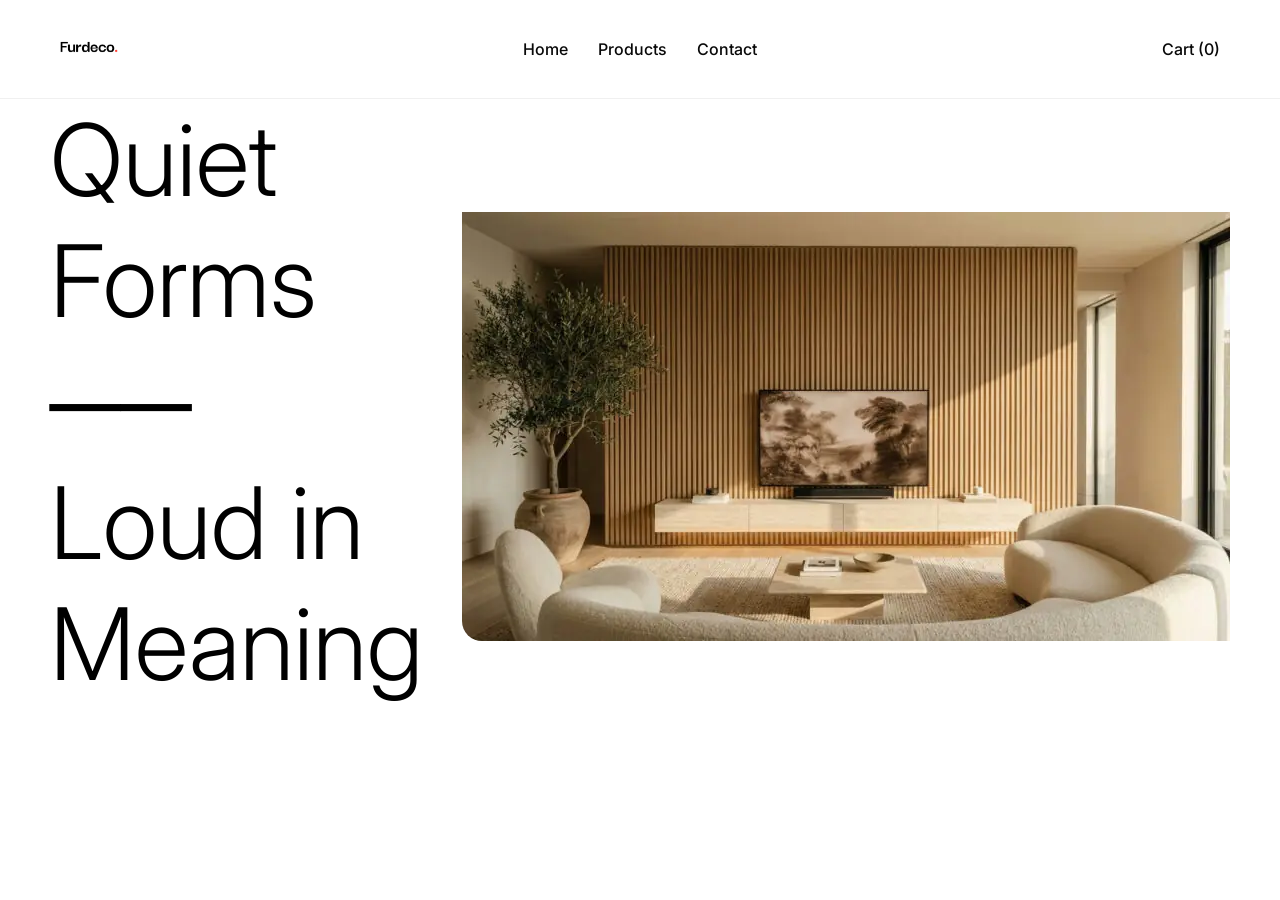
==== about-us.html @ 4251af27 "Update navigation links in about-us.html to correct the About Us link to Products" ====
<!doctype html>
<html lang="en">
  <head>
    <meta charset="UTF-8" />
    <meta name="viewport" content="width=device-width, initial-scale=1.0" />
    <link
      rel="shortcut icon"
      href="./assets/brands-logos/high-resolution-color-logo-Furdeco.png"
      type="image/x-icon"
    />
    <link rel="stylesheet" href="./css/about-us.css" />
    <title>FurDeco - Furniture with style</title>
  </head>
  <body>
    <div class="navbar products-navbar">
      <ul>
        <li class="logo-item">
          <a href="./index.html" aria-label="FurDeco home">
            <img
              src="./assets/brands-logos/high-resolution-color-logo-Furdeco-nobg.png"
              alt="FurDeco"
              class="main-logo-navbar"
            />
          </a>
        </li>

        <li class="nav-links">
          <a href="./index.html">Home</a>
          <a href="./products.html">Products</a>
          <a href="./contact.html">Contact</a>
        </li>

        <li class="cart-items">
          <a href="./cart.html">Cart (0)</a>
        </li>
      </ul>
    </div>
    <div class="welcome-showcase" style="display: flex; align-items: center; justify-content: space-between; gap: 2rem;">
      <div>
        <h1 class="Introduction-welcome-text">Quiet Forms ──</h1>
        <h1 class="Introduction-welcome-text">Loud in Meaning</h1>
      </div>

      <img class="image-showcase" src="./assets/website-skeleton-p/about-us-showcase.png" alt="">
    </div>
  </body>
</html>
---- css/about-us.css ----
@import url("https://fonts.googleapis.com/css2?family=Inter:ital,opsz,wght@0,14..32,100..900;1,14..32,100..900&display=swap");

* {
  padding: 0;
  margin: 0;
  box-sizing: border-box;
  font-family: inter;
}

.navbar ul {
  position: relative;
  z-index: 10;
  width: 100%;
  display: flex;
  align-items: center;
  justify-content: space-between;
  padding: 18px 60px;
  list-style: none;
  text-decoration: none;
}

.main-logo-navbar {
  height: 58px;
  display: block;
}

.nav-links {
  display: flex;
  gap: 30px;
}

.nav-links > a,
.cart-items > a {
  text-decoration: none;
  font-weight: 500;
  color: #090909;
}

.logo-item a {
  display: inline-flex;
  align-items: center;
}

.products-navbar {
  position: sticky;
  top: 0;
  background: rgba(255, 255, 255, 0.88);
  backdrop-filter: blur(10px);
  border-bottom: 1px solid rgba(0, 0, 0, 0.06);
}

@media (max-width: 900px) {
  .navbar ul {
    padding: 14px 20px;
  }

  .nav-links {
    gap: 18px;
  }

  .main-logo-navbar {
    height: 50px;
  }
}

@media (max-width: 600px) {
  .navbar ul {
    padding: 12px 14px;
    flex-wrap: wrap;
    gap: 10px;
  }

  .nav-links {
    width: 100%;
    justify-content: center;
    order: 3;
  }

  .cart-items {
    margin-left: auto;
  }

  .main-logo-navbar {
    height: 42px;
  }
}

.Introduction-welcome-text {
  font-size: 100px;
  font-weight: 300;
  padding-left: 50px;
}

.welcome-showcase {
  display: flex;
  align-items: center;
  justify-content: space-between;
  grid-auto-columns: 2rem;
}

.image-showcase {
  padding-top: 50px;
  padding-right: 50px;
  border-radius: 20px;
}
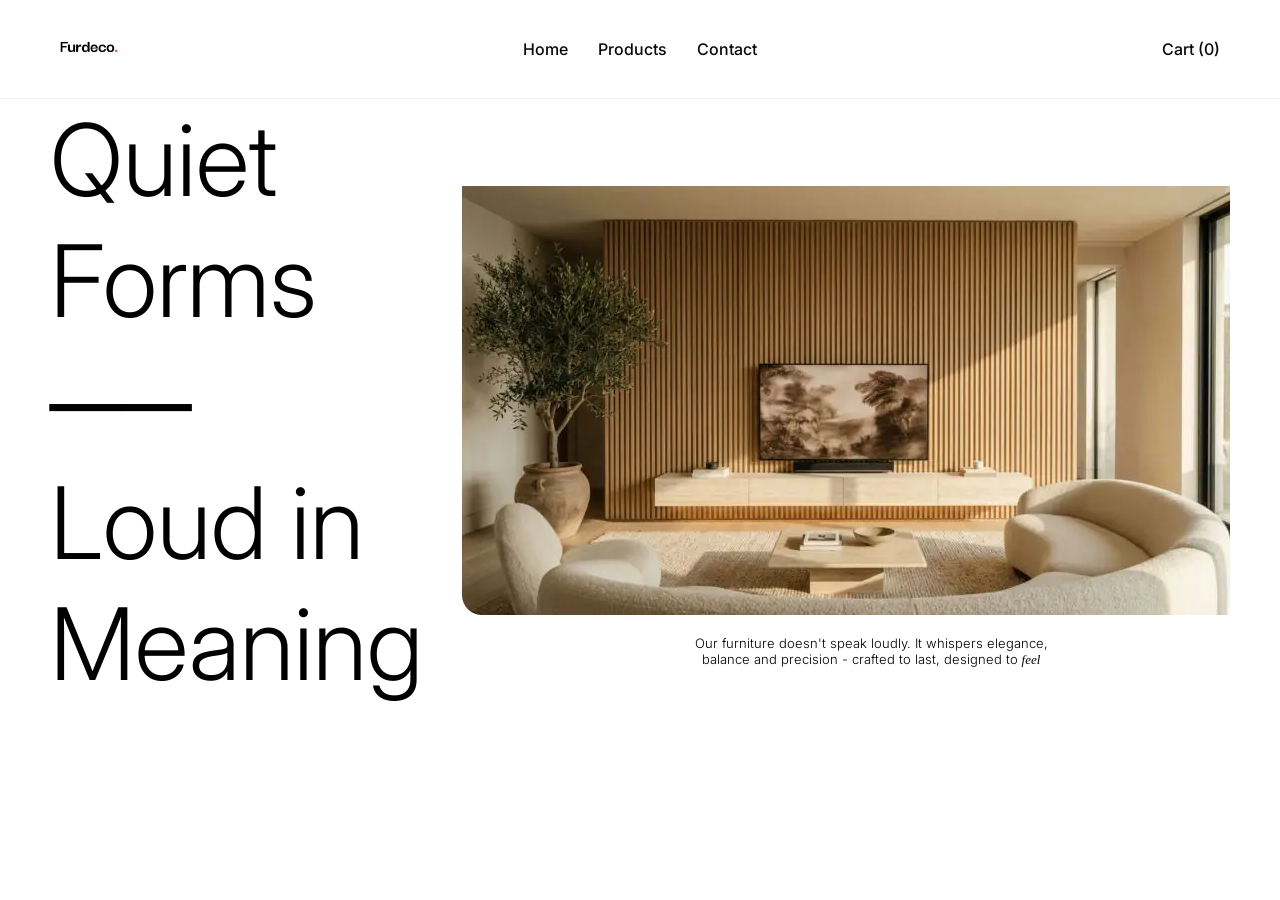
==== commit 3d3ed083: "Enhance About Us page with descriptive text and styling; add copyright notice to Products page" ====
--- a/about-us.html
+++ b/about-us.html
@@ -41,7 +41,14 @@
         <h1 class="Introduction-welcome-text">Loud in Meaning</h1>
       </div>
 
-      <img class="image-showcase" src="./assets/website-skeleton-p/about-us-showcase.png" alt="">
+      <div class="image-with-text">
+        <img class="image-showcase" src="./assets/website-skeleton-p/about-us-showcase.png" alt="">
+        <br>
+        <p class="text-down-image">Our furniture doesn't speak loudly. It whispers elegance,<br> balance and precision - crafted to last, designed to <span class="furdeco-styling-text-p">feel</span></p>
+      </div>
+
+      
+
     </div>
   </body>
 </html>
--- a/css/about-us.css
+++ b/css/about-us.css
@@ -103,3 +103,19 @@
   padding-right: 50px;
   border-radius: 20px;
 }
+
+.image-with-text{
+  display: flex;
+  flex-direction: column;
+  align-items: center;
+}
+
+.text-down-image{
+  text-align: center;
+  font-size: 13px;
+  font-weight: 300;
+}
+
+.furdeco-styling-text-p{
+  font-style:italic;
+}
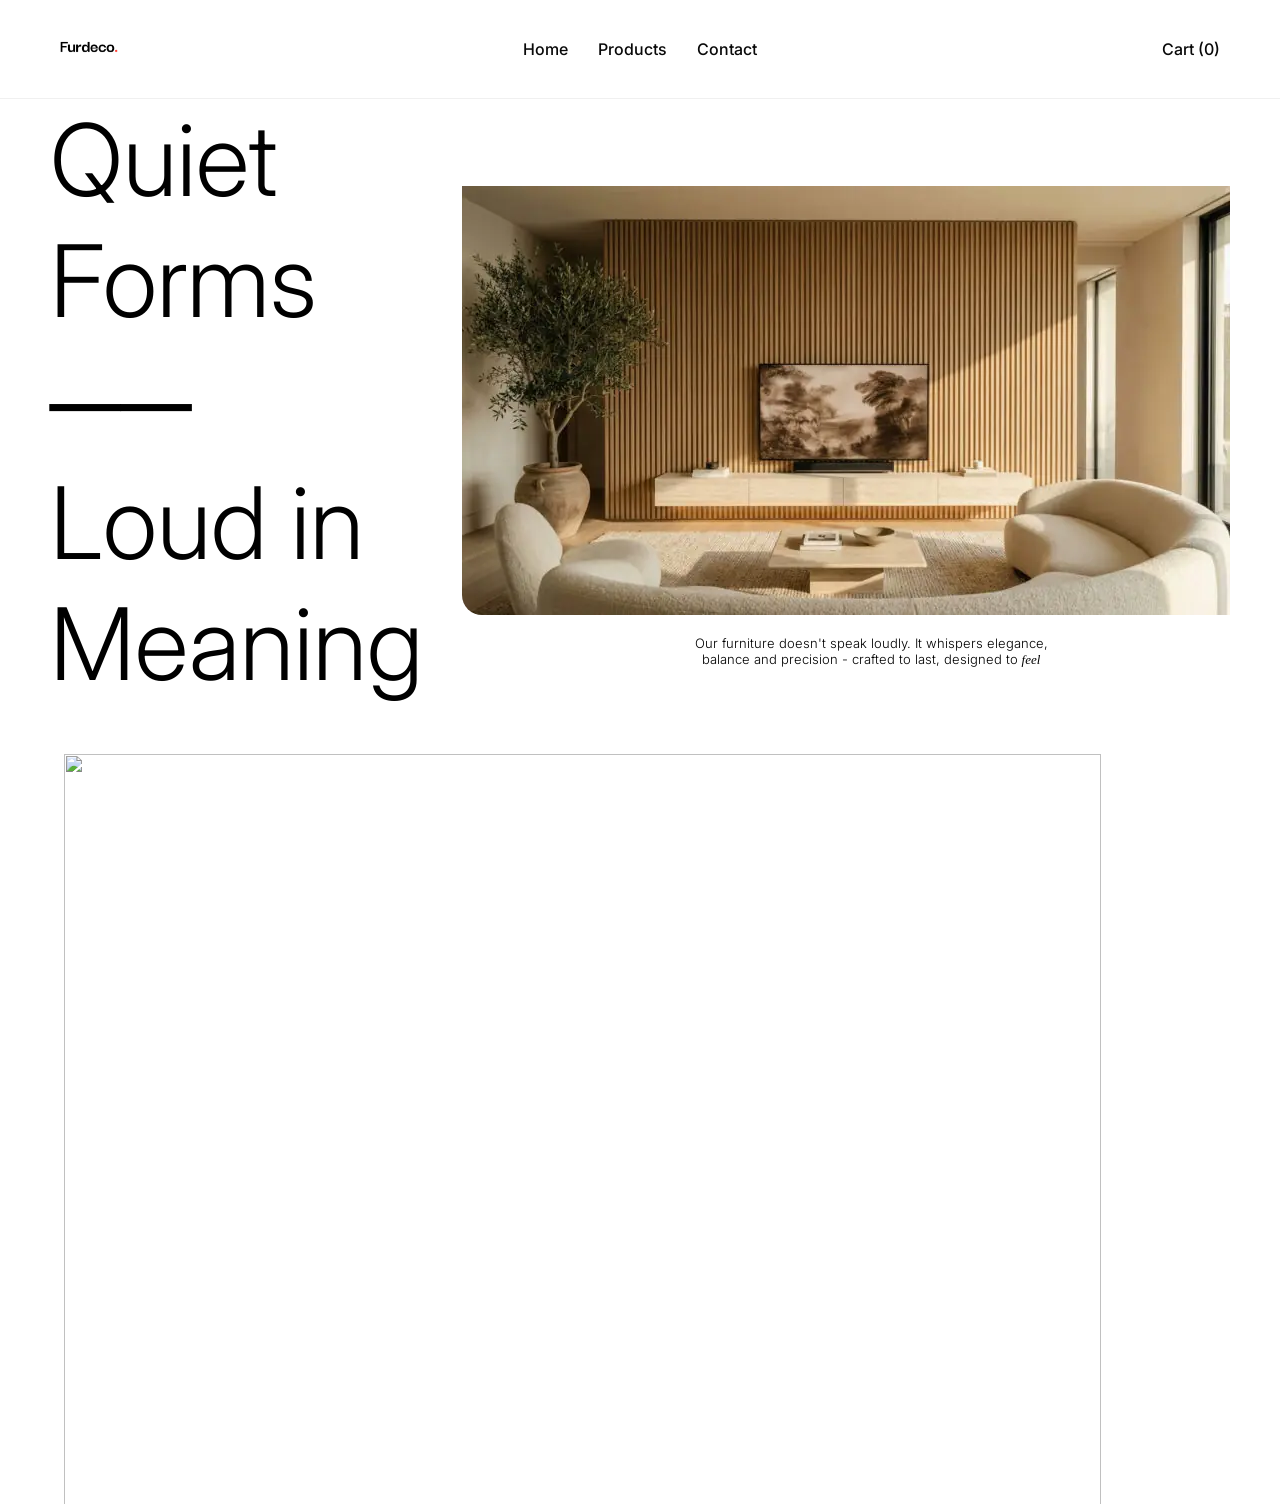
==== commit 5e59ecdf: "Add second image showcase to About Us page and enhance styling" ====
--- a/about-us.html
+++ b/about-us.html
@@ -46,9 +46,7 @@
         <br>
         <p class="text-down-image">Our furniture doesn't speak loudly. It whispers elegance,<br> balance and precision - crafted to last, designed to <span class="furdeco-styling-text-p">feel</span></p>
       </div>
-
-      
-
     </div>
+    <img class="second-about-us-image-showcase" src="./assets/website-skeleton-p/2nd-image-showcase-furdeco.png" alt="">
   </body>
 </html>
--- a/css/about-us.css
+++ b/css/about-us.css
@@ -104,18 +104,28 @@
   border-radius: 20px;
 }
 
-.image-with-text{
+.image-with-text {
   display: flex;
   flex-direction: column;
   align-items: center;
 }
 
-.text-down-image{
+.text-down-image {
   text-align: center;
   font-size: 13px;
   font-weight: 300;
 }
 
-.furdeco-styling-text-p{
-  font-style:italic;
-}+.furdeco-styling-text-p {
+  font-style: italic;
+}
+
+.second-about-us-image-showcase {
+  width: 90%;
+  height: 800px;
+  padding-top: 50px;
+  display: flex;
+  justify-content: center;
+  align-items: center;
+  margin: 0 auto;
+}
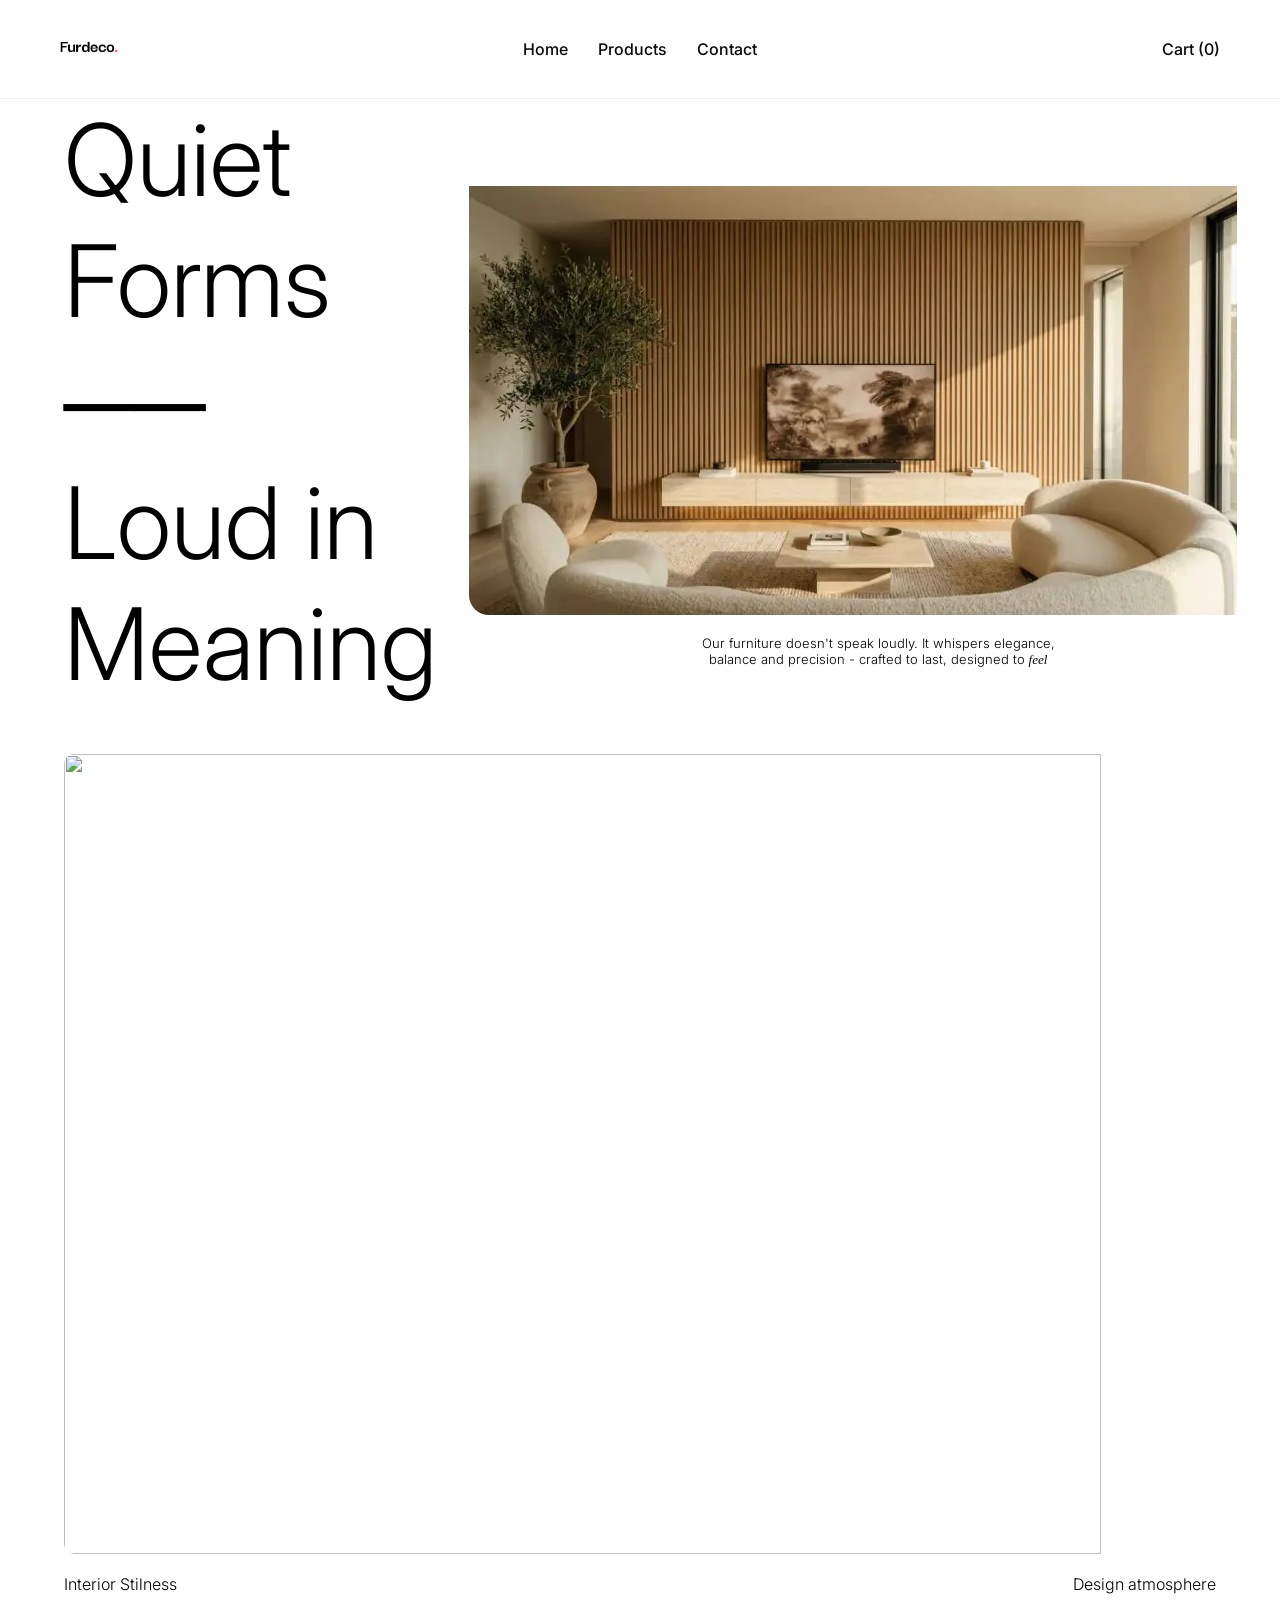
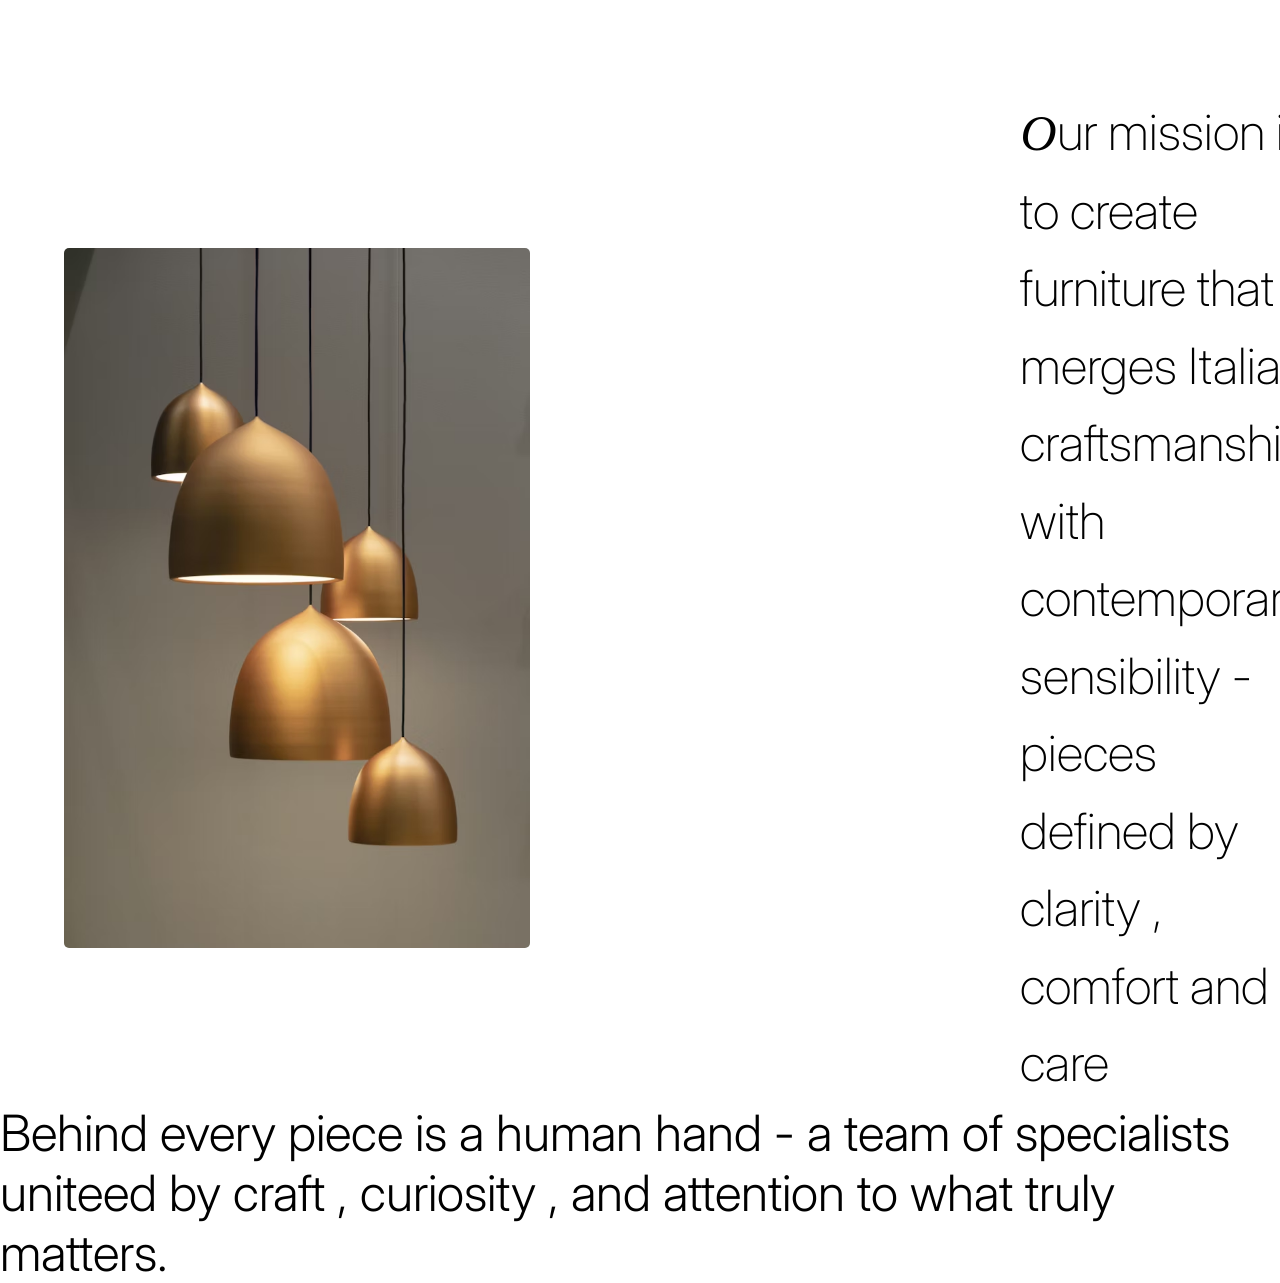
==== commit 5d39aa5f: "Refactor code structure for improved readability and maintainability" ====
--- a/about-us.html
+++ b/about-us.html
@@ -48,5 +48,15 @@
       </div>
     </div>
     <img class="second-about-us-image-showcase" src="./assets/website-skeleton-p/2nd-image-showcase-furdeco.png" alt="">
+    <div class="image-des">
+      <p>Interior Stilness</p>
+      <p>Design atmosphere</p>
+    </div>
+    <div class="lamp-furdeco-description">
+      <img class="lamp-furdeco-image" src="./assets/website-skeleton-p/lamp-furdeco.png" alt="">
+      <p><span class="o-p-styling">O</span>ur mission is to create furniture that merges Italian craftsmanship with contemporary sensibility - pieces defined by clarity , comfort and care</p>
+    </div>
+
+    <p class="team-presenting-p">Behind every piece is a human hand - a team of specialists uniteed by craft , curiosity , and attention to what truly matters.</p>
   </body>
 </html>
--- a/css/about-us.css
+++ b/css/about-us.css
@@ -88,7 +88,7 @@
 .Introduction-welcome-text {
   font-size: 100px;
   font-weight: 300;
-  padding-left: 50px;
+  padding-left: 0;
 }
 
 .welcome-showcase {
@@ -96,6 +96,8 @@
   align-items: center;
   justify-content: space-between;
   grid-auto-columns: 2rem;
+  width: 90%;
+  margin: 0 auto;
 }
 
 .image-showcase {
@@ -123,9 +125,52 @@
 .second-about-us-image-showcase {
   width: 90%;
   height: 800px;
-  padding-top: 50px;
+  margin-top: 50px;
   display: flex;
   justify-content: center;
   align-items: center;
+  margin-left: auto;
+  margin-right: auto;
+  border-radius: 10px;
+}
+
+.image-des {
+  display: flex;
+  justify-content: space-between;
+  width: 90%;
   margin: 0 auto;
+  padding-top: 20px;
+  font-weight: 300;
 }
+
+.lamp-furdeco-image {
+  display: block;
+  height: 700px;
+  margin: 0;
+  border-radius: 5px;
+}
+
+.lamp-furdeco-description {
+  display: flex;
+  align-items: center;
+  gap: 90px;
+  width: 90%;
+  margin: 100px auto 0 auto;
+}
+
+.lamp-furdeco-description p {
+  padding-left:400px ;
+  font-size: 50px;
+  line-height: 1.55;
+  font-weight: 200;
+}
+
+.o-p-styling{
+  font-style: italic;
+  font-weight: 500;
+}
+
+.team-presenting-p{
+  font-size: 50px;
+  font-weight: 300;
+}
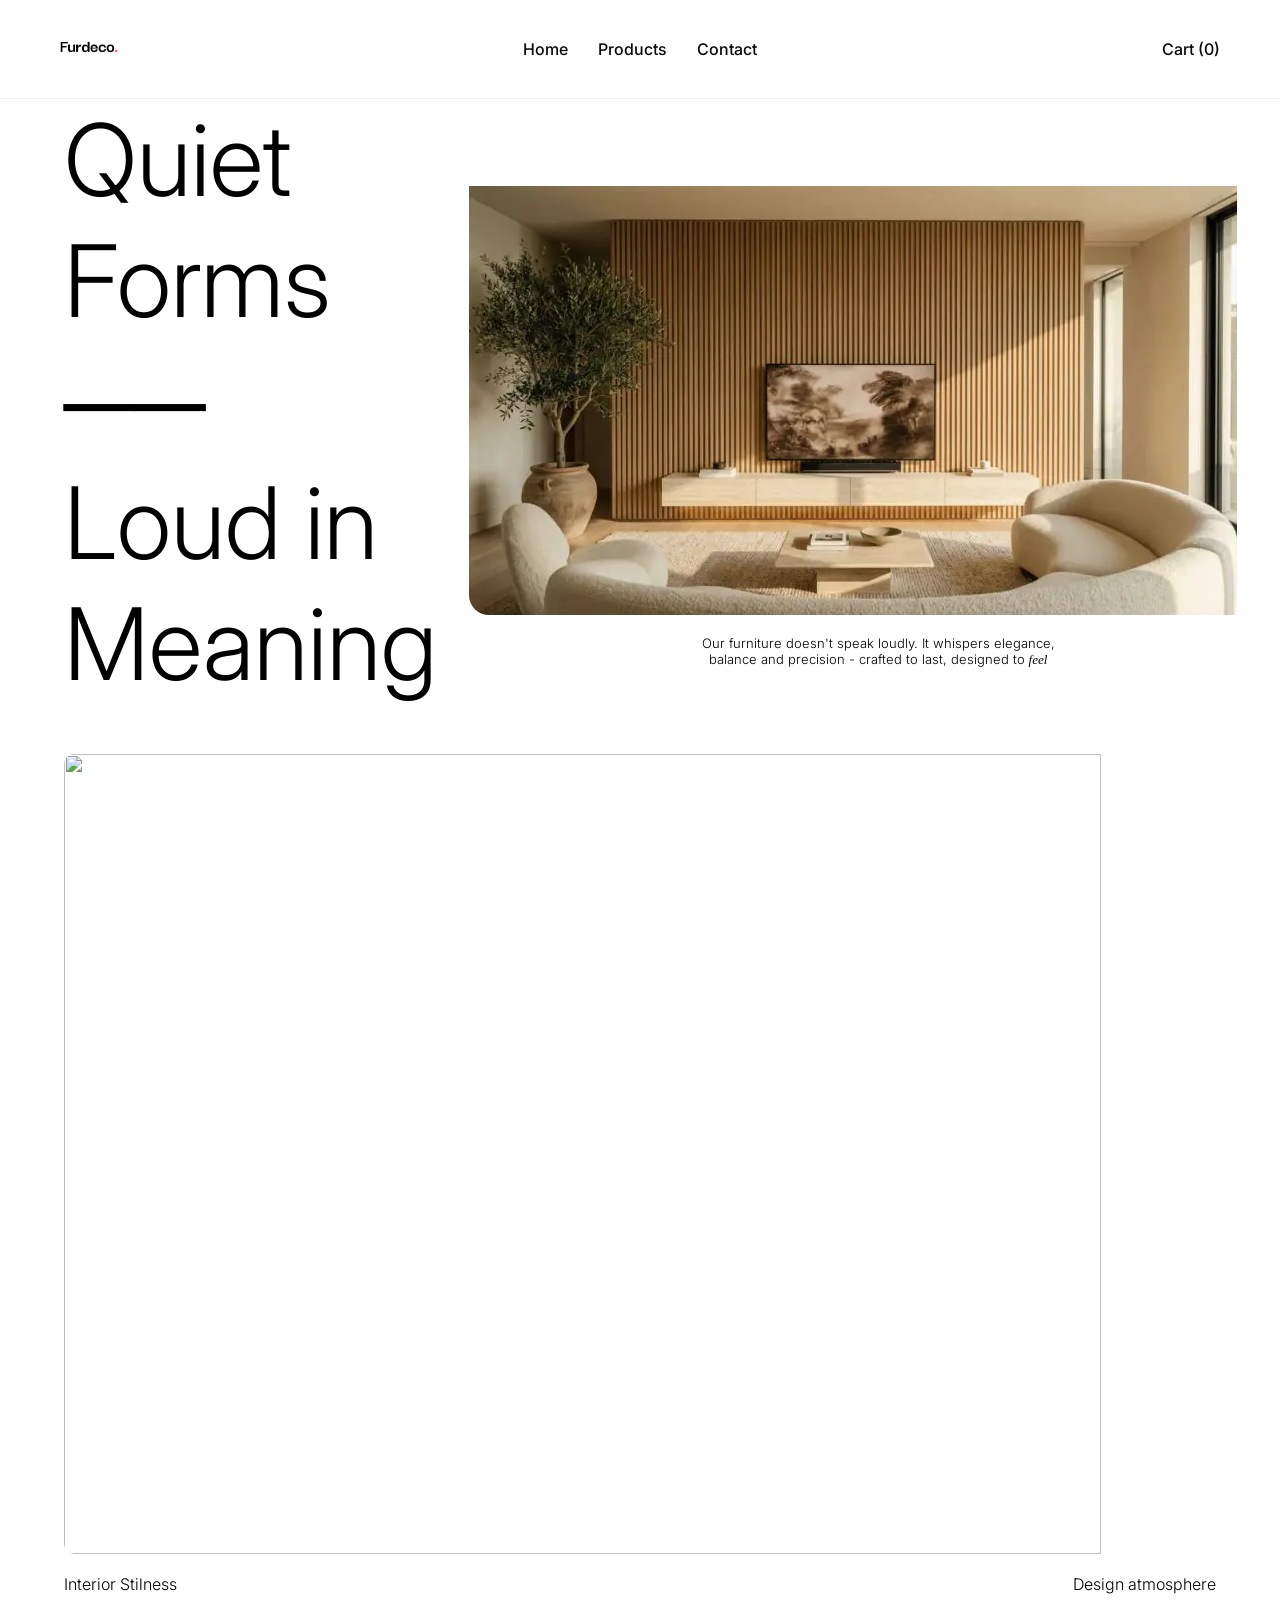
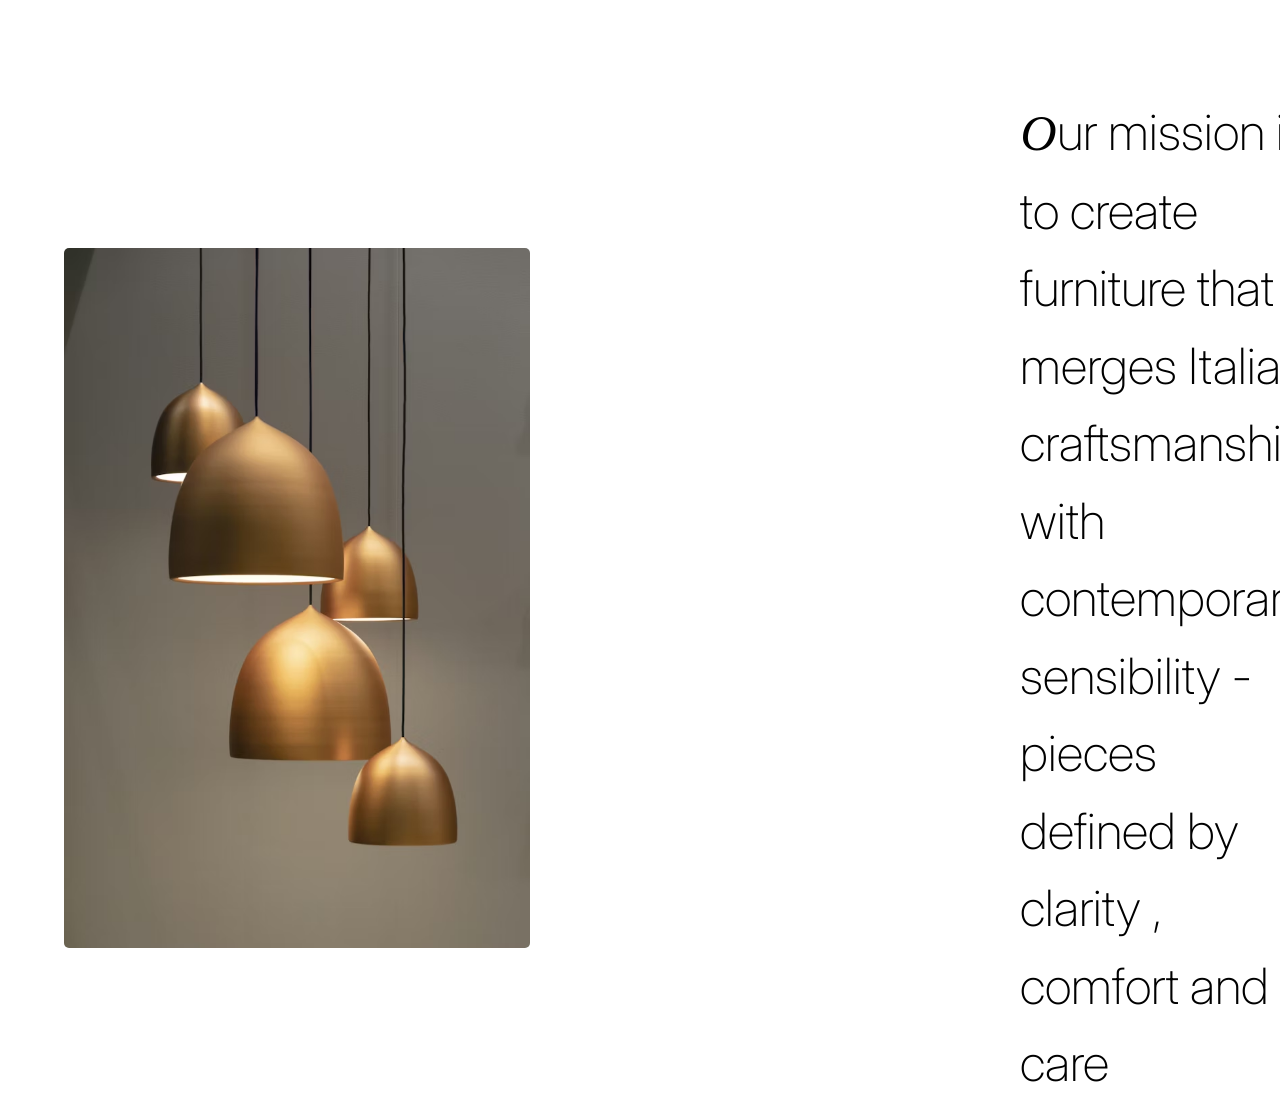
==== commit f277261f: "Remove team presentation paragraph from About Us page for concise messaging" ====
--- a/about-us.html
+++ b/about-us.html
@@ -56,7 +56,5 @@
       <img class="lamp-furdeco-image" src="./assets/website-skeleton-p/lamp-furdeco.png" alt="">
       <p><span class="o-p-styling">O</span>ur mission is to create furniture that merges Italian craftsmanship with contemporary sensibility - pieces defined by clarity , comfort and care</p>
     </div>
-
-    <p class="team-presenting-p">Behind every piece is a human hand - a team of specialists uniteed by craft , curiosity , and attention to what truly matters.</p>
   </body>
 </html>
--- a/css/about-us.css
+++ b/css/about-us.css
@@ -171,6 +171,7 @@
 }
 
 .team-presenting-p{
+  padding-top: 0px;
   font-size: 50px;
   font-weight: 300;
 }
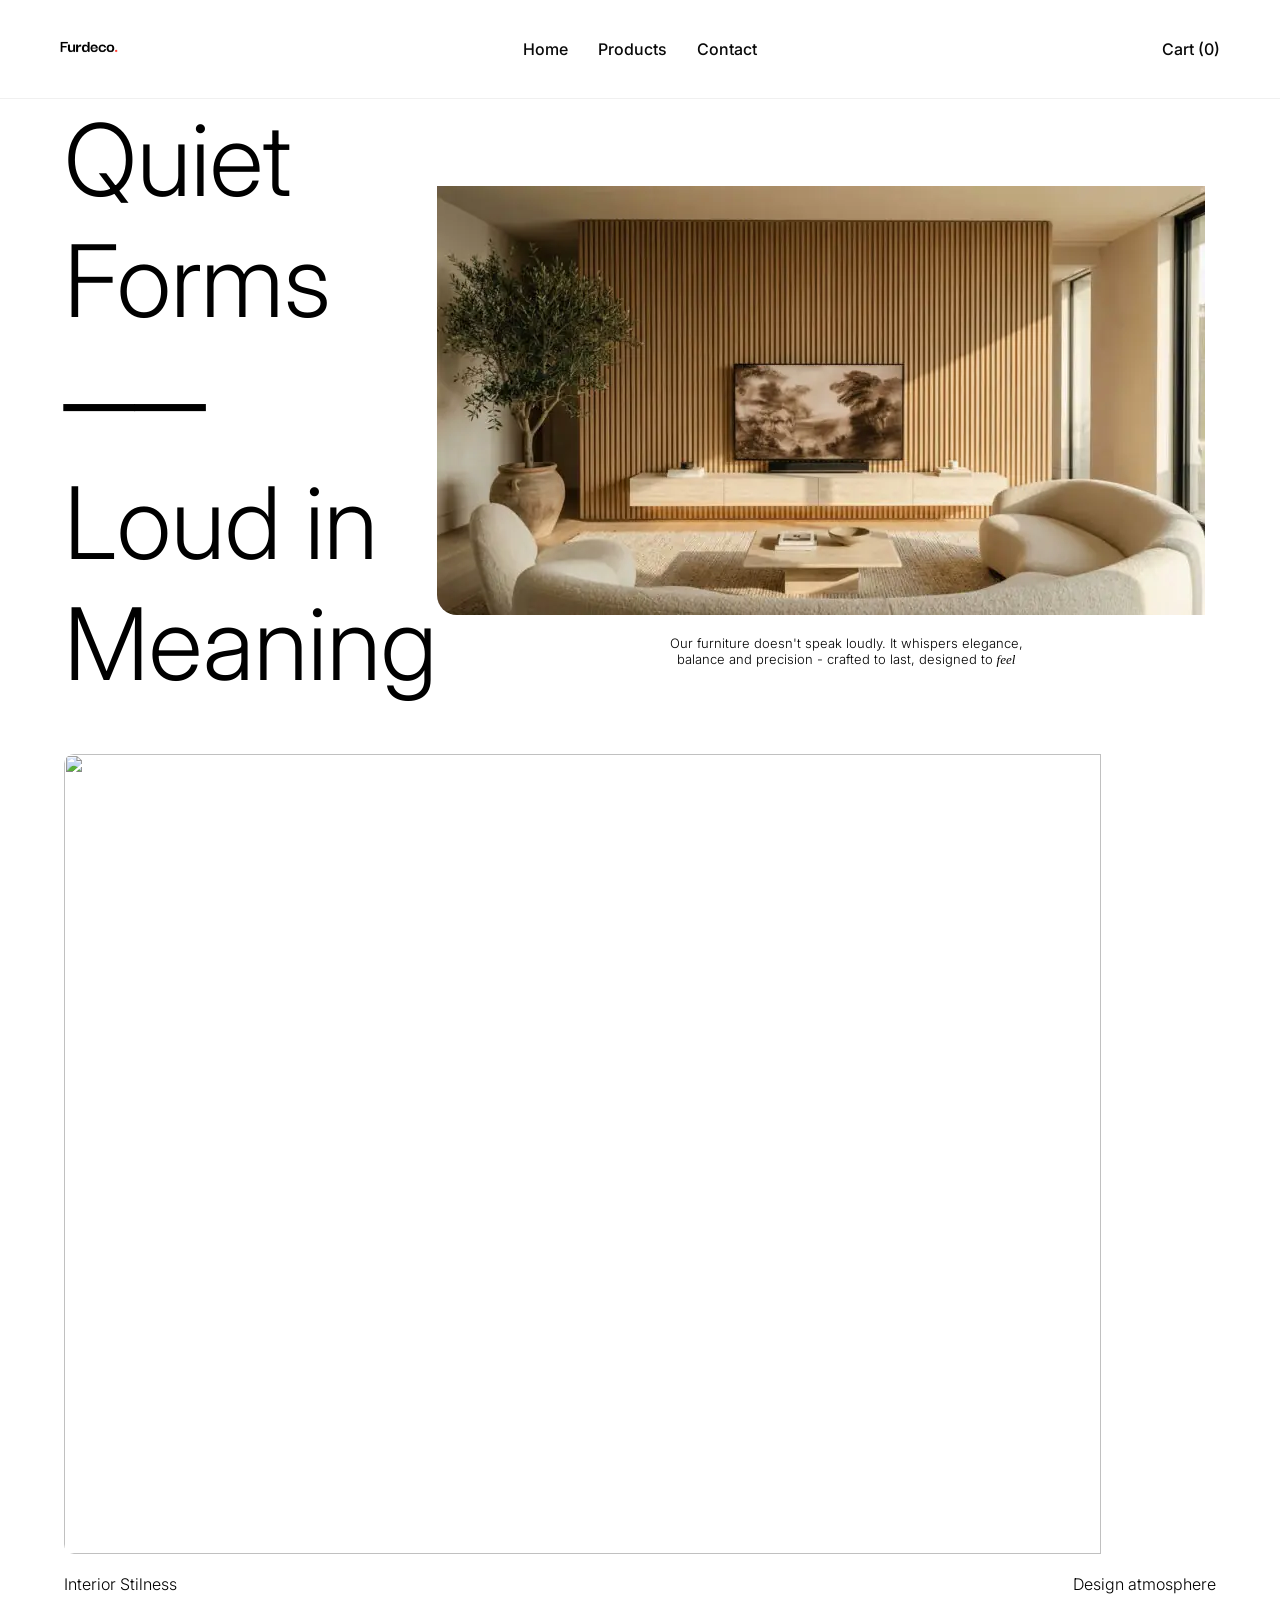
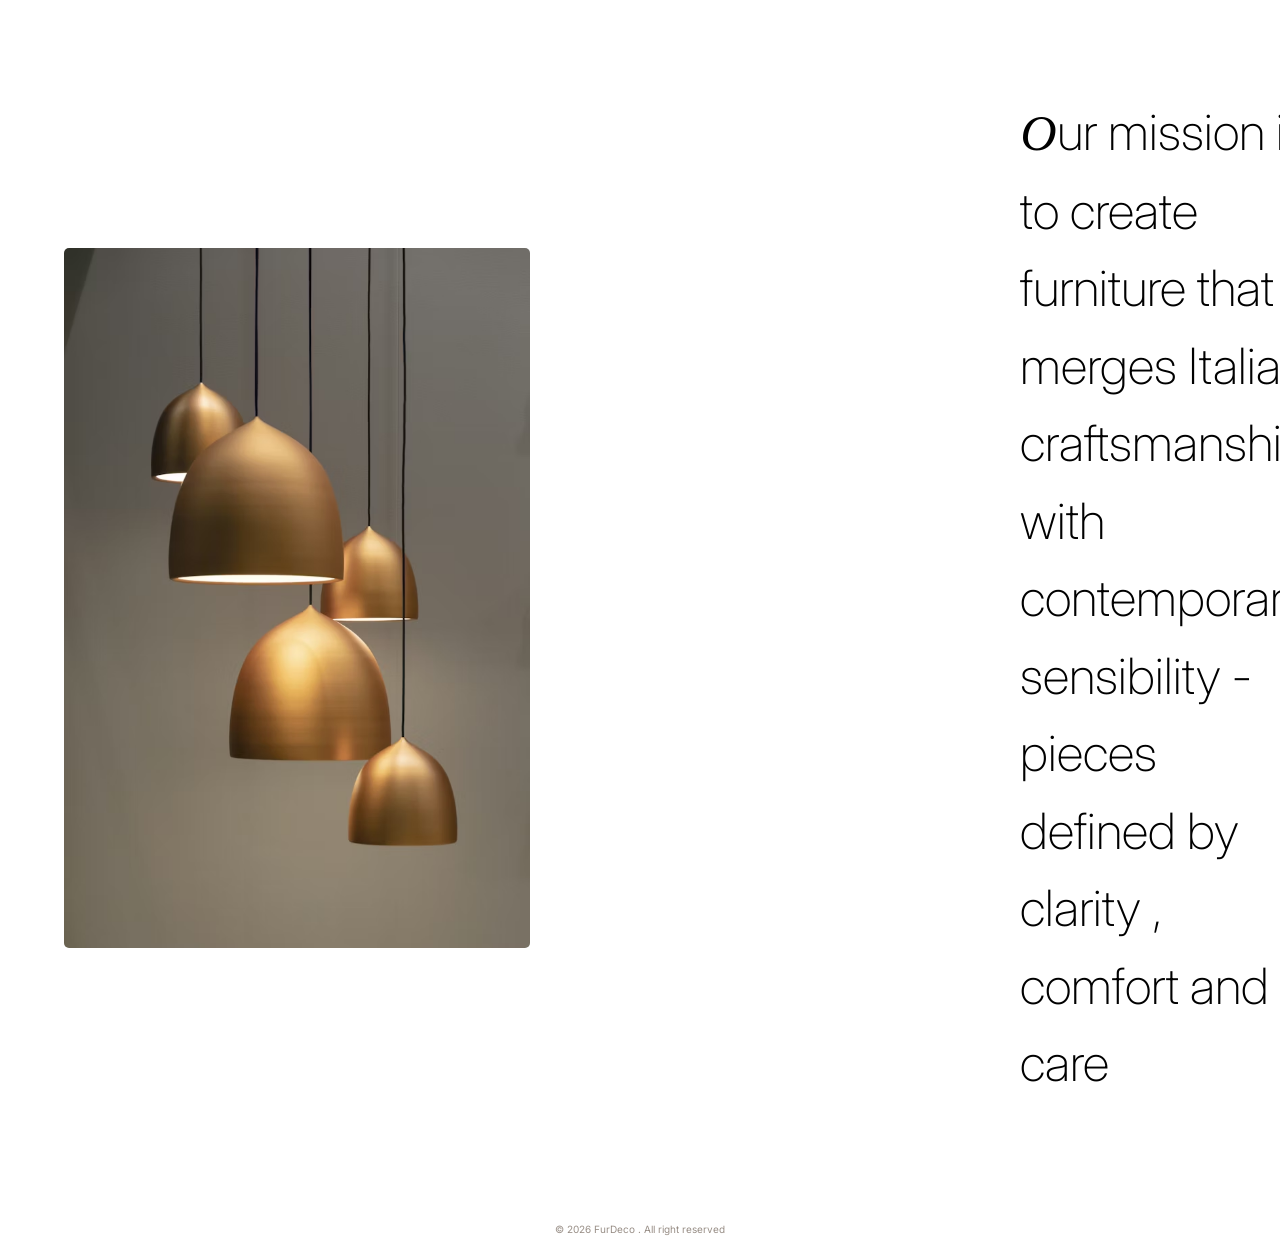
==== commit 465d3de5: "Update About Us and Contact pages with enhanced layout and styling; add contact form and location se" ====
--- a/about-us.html
+++ b/about-us.html
@@ -35,26 +35,47 @@
         </li>
       </ul>
     </div>
-    <div class="welcome-showcase" style="display: flex; align-items: center; justify-content: space-between; gap: 2rem;">
+    <div class="welcome-showcase">
       <div>
         <h1 class="Introduction-welcome-text">Quiet Forms ──</h1>
         <h1 class="Introduction-welcome-text">Loud in Meaning</h1>
       </div>
 
       <div class="image-with-text">
-        <img class="image-showcase" src="./assets/website-skeleton-p/about-us-showcase.png" alt="">
-        <br>
-        <p class="text-down-image">Our furniture doesn't speak loudly. It whispers elegance,<br> balance and precision - crafted to last, designed to <span class="furdeco-styling-text-p">feel</span></p>
+        <img
+          class="image-showcase"
+          src="./assets/website-skeleton-p/about-us-showcase.png"
+          alt=""
+        />
+        <br />
+        <p class="text-down-image">
+          Our furniture doesn't speak loudly. It whispers elegance,<br />
+          balance and precision - crafted to last, designed to
+          <span class="furdeco-styling-text-p">feel</span>
+        </p>
       </div>
     </div>
-    <img class="second-about-us-image-showcase" src="./assets/website-skeleton-p/2nd-image-showcase-furdeco.png" alt="">
+    <img
+      class="second-about-us-image-showcase"
+      src="./assets/website-skeleton-p/2nd-image-showcase-furdeco.png"
+      alt=""
+    />
     <div class="image-des">
       <p>Interior Stilness</p>
       <p>Design atmosphere</p>
     </div>
     <div class="lamp-furdeco-description">
-      <img class="lamp-furdeco-image" src="./assets/website-skeleton-p/lamp-furdeco.png" alt="">
-      <p><span class="o-p-styling">O</span>ur mission is to create furniture that merges Italian craftsmanship with contemporary sensibility - pieces defined by clarity , comfort and care</p>
+      <img
+        class="lamp-furdeco-image"
+        src="./assets/website-skeleton-p/lamp-furdeco.png"
+        alt=""
+      />
+      <p class="p-des">
+        <span class="o-p-styling">O</span>ur mission is to create furniture that
+        merges Italian craftsmanship with contemporary sensibility - pieces
+        defined by clarity , comfort and care
+      </p>
     </div>
+    <p class="copyright-tag">© 2026 FurDeco . All right reserved</p>
   </body>
 </html>
--- a/css/about-us.css
+++ b/css/about-us.css
@@ -158,20 +158,165 @@
   margin: 100px auto 0 auto;
 }
 
-.lamp-furdeco-description p {
-  padding-left:400px ;
+.lamp-furdeco-description .p-des {
+  padding-left: 400px;
   font-size: 50px;
   line-height: 1.55;
   font-weight: 200;
 }
 
-.o-p-styling{
+.o-p-styling {
   font-style: italic;
   font-weight: 500;
 }
 
-.team-presenting-p{
+.team-presenting-p {
   padding-top: 0px;
   font-size: 50px;
   font-weight: 300;
-}+}
+
+.copyright-tag {
+  color: #988e86;
+  font-family: inter;
+  font-size: x-small;
+  display: block;
+  width: 100%;
+  text-align: center;
+  margin: 120px 0 24px;
+}
+
+@media (max-width: 1200px) {
+  .Introduction-welcome-text {
+    font-size: clamp(4rem, 7vw, 6rem);
+  }
+
+  .lamp-furdeco-description .p-des {
+    padding-left: 0;
+    font-size: clamp(2rem, 4vw, 3.2rem);
+  }
+
+  .lamp-furdeco-description {
+    gap: 40px;
+  }
+}
+
+@media (max-width: 900px) {
+  .welcome-showcase {
+    flex-direction: column;
+    align-items: flex-start;
+    gap: 28px;
+    width: 92%;
+  }
+
+  .Introduction-welcome-text {
+    font-size: clamp(3rem, 9vw, 5rem);
+  }
+
+  .image-with-text {
+    align-items: flex-start;
+    width: 100%;
+  }
+
+  .image-showcase {
+    width: 100%;
+    max-width: 560px;
+    padding-right: 0;
+    padding-top: 20px;
+  }
+
+  .text-down-image {
+    text-align: left;
+  }
+
+  .second-about-us-image-showcase {
+    height: auto;
+    width: 92%;
+  }
+
+  .image-des {
+    width: 92%;
+    gap: 16px;
+  }
+
+  .lamp-furdeco-description {
+    flex-direction: column;
+    align-items: flex-start;
+    gap: 24px;
+    width: 92%;
+    margin-top: 60px;
+  }
+
+  .lamp-furdeco-image {
+    width: 100%;
+    max-width: 520px;
+    height: auto;
+  }
+
+  .lamp-furdeco-description .p-des {
+    font-size: clamp(1.8rem, 5vw, 2.8rem);
+    line-height: 1.35;
+  }
+}
+
+@media (max-width: 600px) {
+  .navbar ul {
+    padding: 12px 14px;
+    flex-wrap: wrap;
+    gap: 10px;
+  }
+
+  .nav-links {
+    width: 100%;
+    justify-content: center;
+    order: 3;
+    gap: 16px;
+    flex-wrap: wrap;
+  }
+
+  .cart-items {
+    margin-left: auto;
+  }
+
+  .main-logo-navbar {
+    height: 42px;
+  }
+
+  .welcome-showcase,
+  .second-about-us-image-showcase,
+  .image-des,
+  .lamp-furdeco-description {
+    width: 94%;
+  }
+
+  .Introduction-welcome-text {
+    font-size: clamp(2.4rem, 11vw, 3.4rem);
+    line-height: 1;
+  }
+
+  .text-down-image {
+    font-size: 12px;
+  }
+
+  .image-showcase {
+    max-width: 100%;
+  }
+
+  .second-about-us-image-showcase {
+    margin-top: 32px;
+  }
+
+  .image-des {
+    padding-top: 14px;
+    font-size: 0.85rem;
+  }
+
+  .lamp-furdeco-description .p-des {
+    font-size: 1.55rem;
+  }
+
+  .copyright-tag {
+    font-size: 0.65rem;
+    margin-top: 80px;
+  }
+}
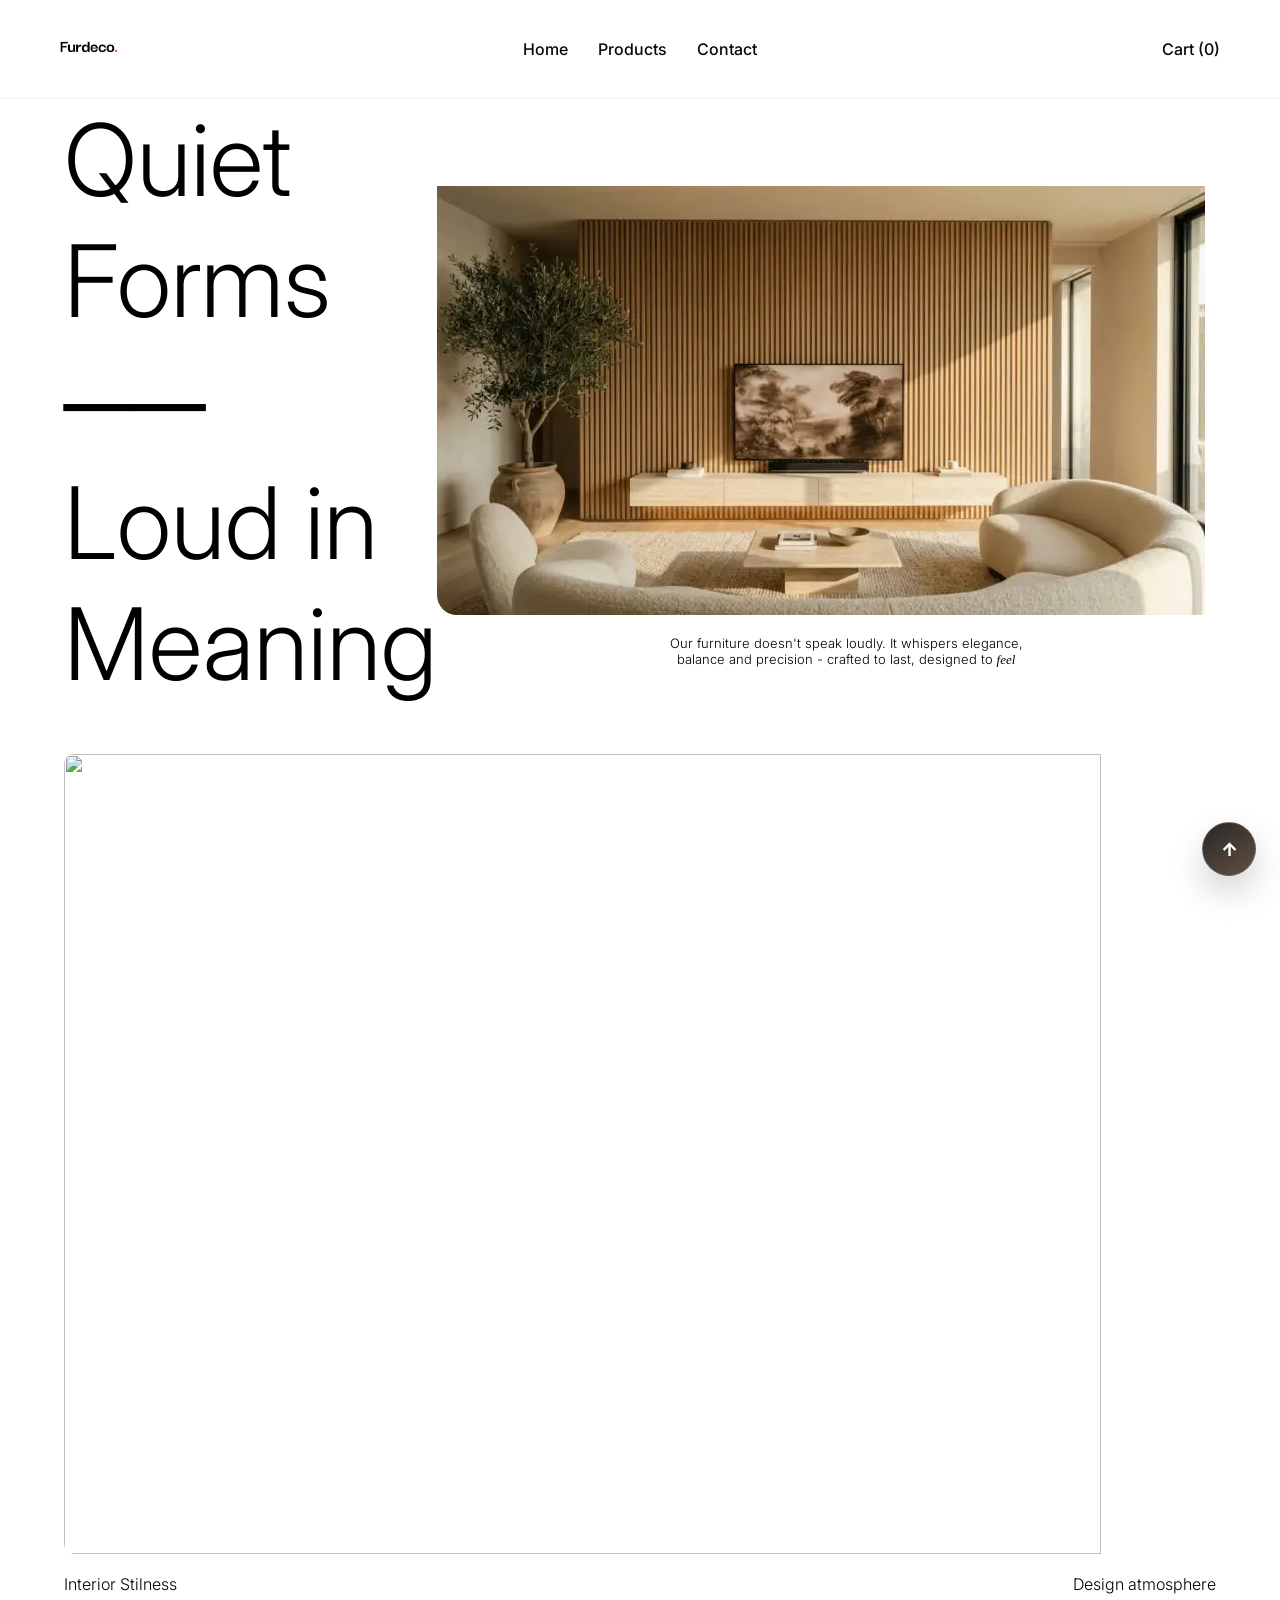
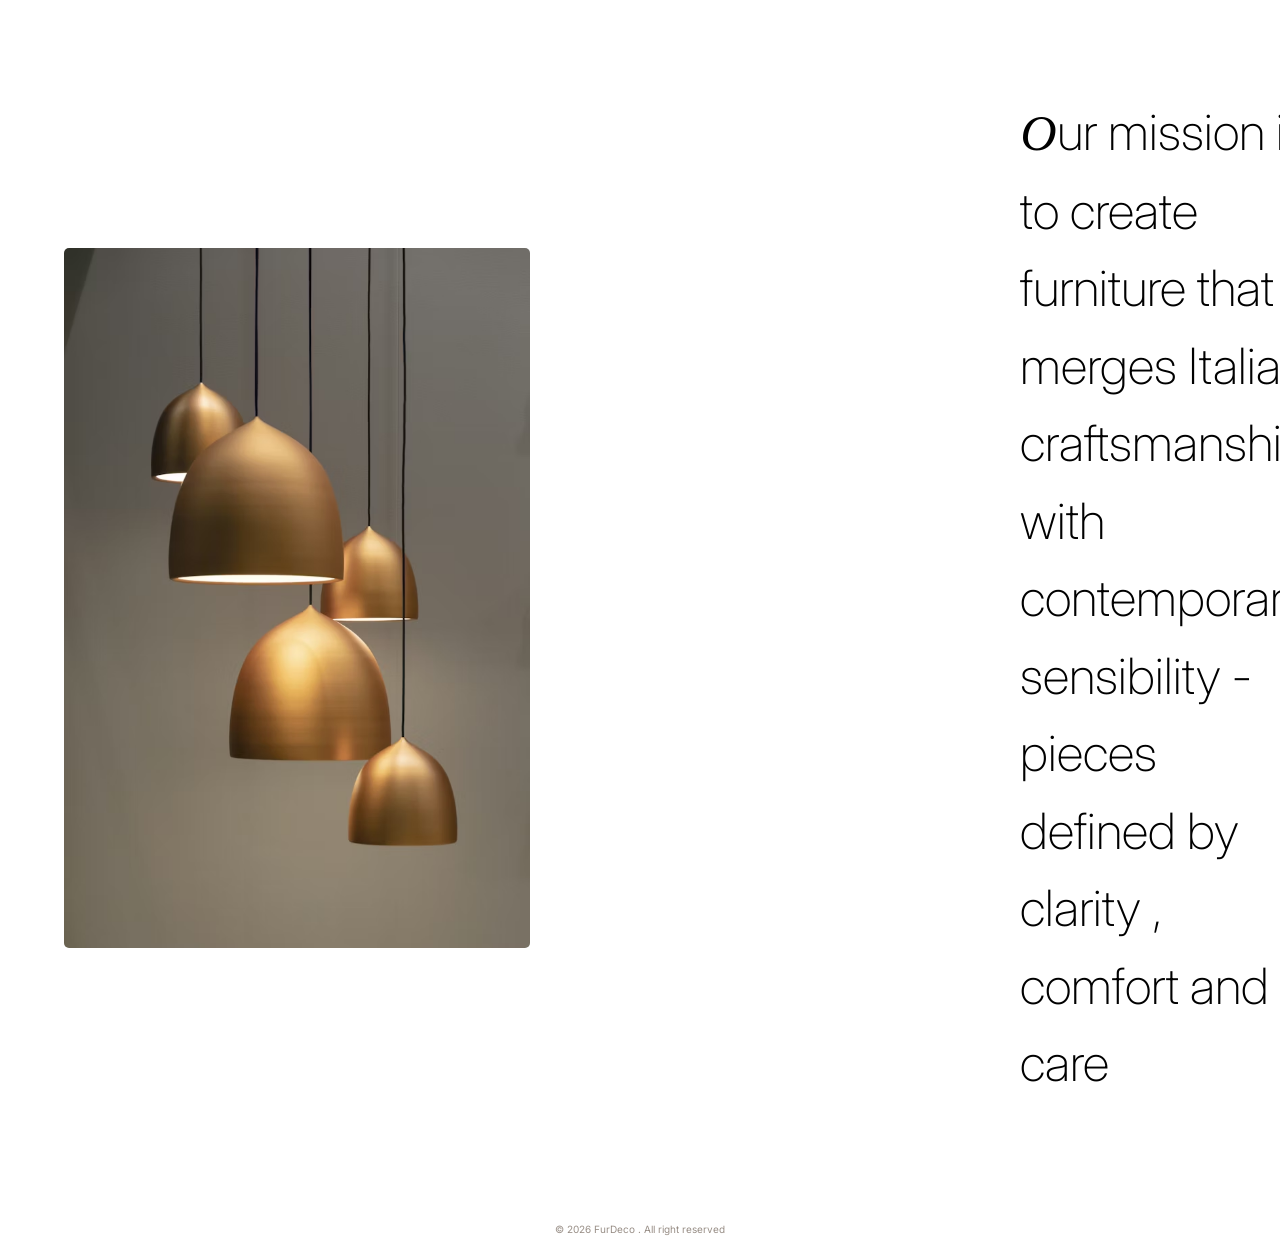
==== commit 721fcc0c: "Add app.js script to multiple HTML pages for enhanced functionality" ====
--- a/about-us.html
+++ b/about-us.html
@@ -77,5 +77,6 @@
       </p>
     </div>
     <p class="copyright-tag">© 2026 FurDeco . All right reserved</p>
+    <script src="./js/app.js" defer></script>
   </body>
 </html>
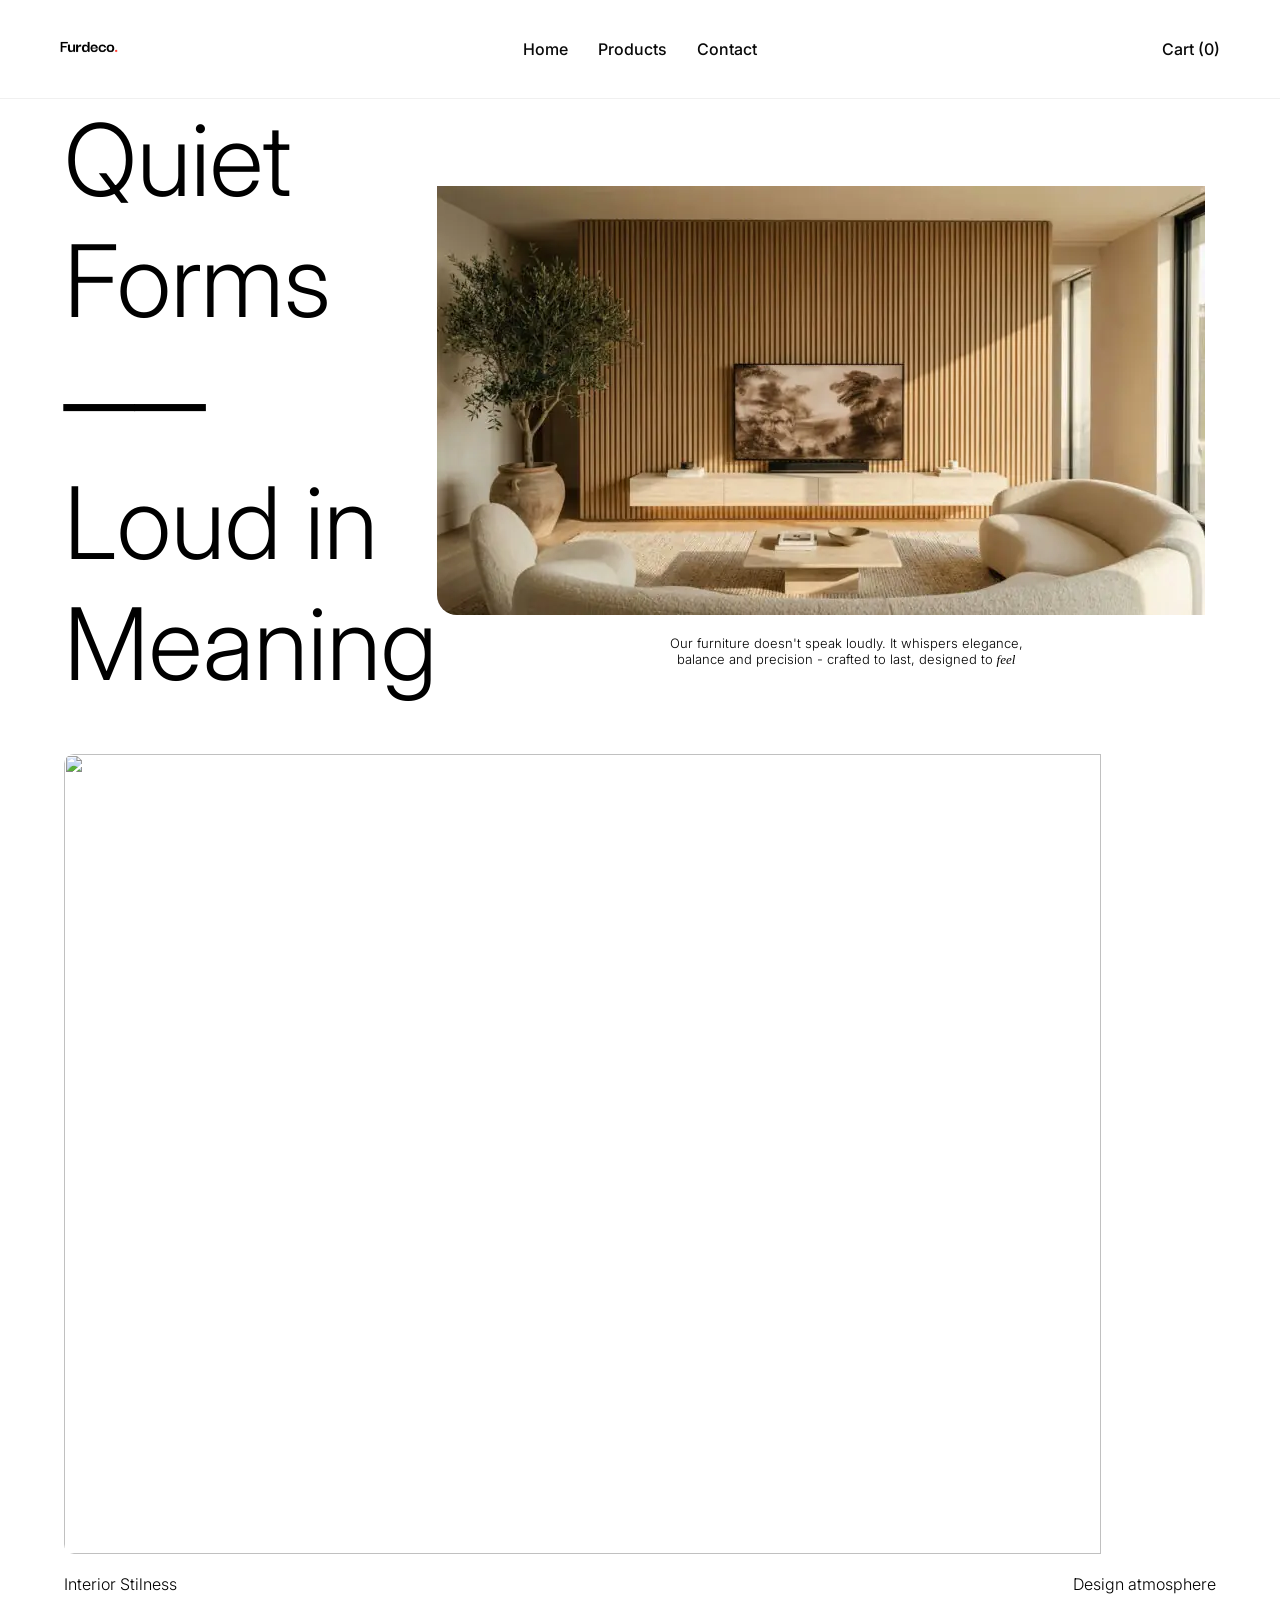
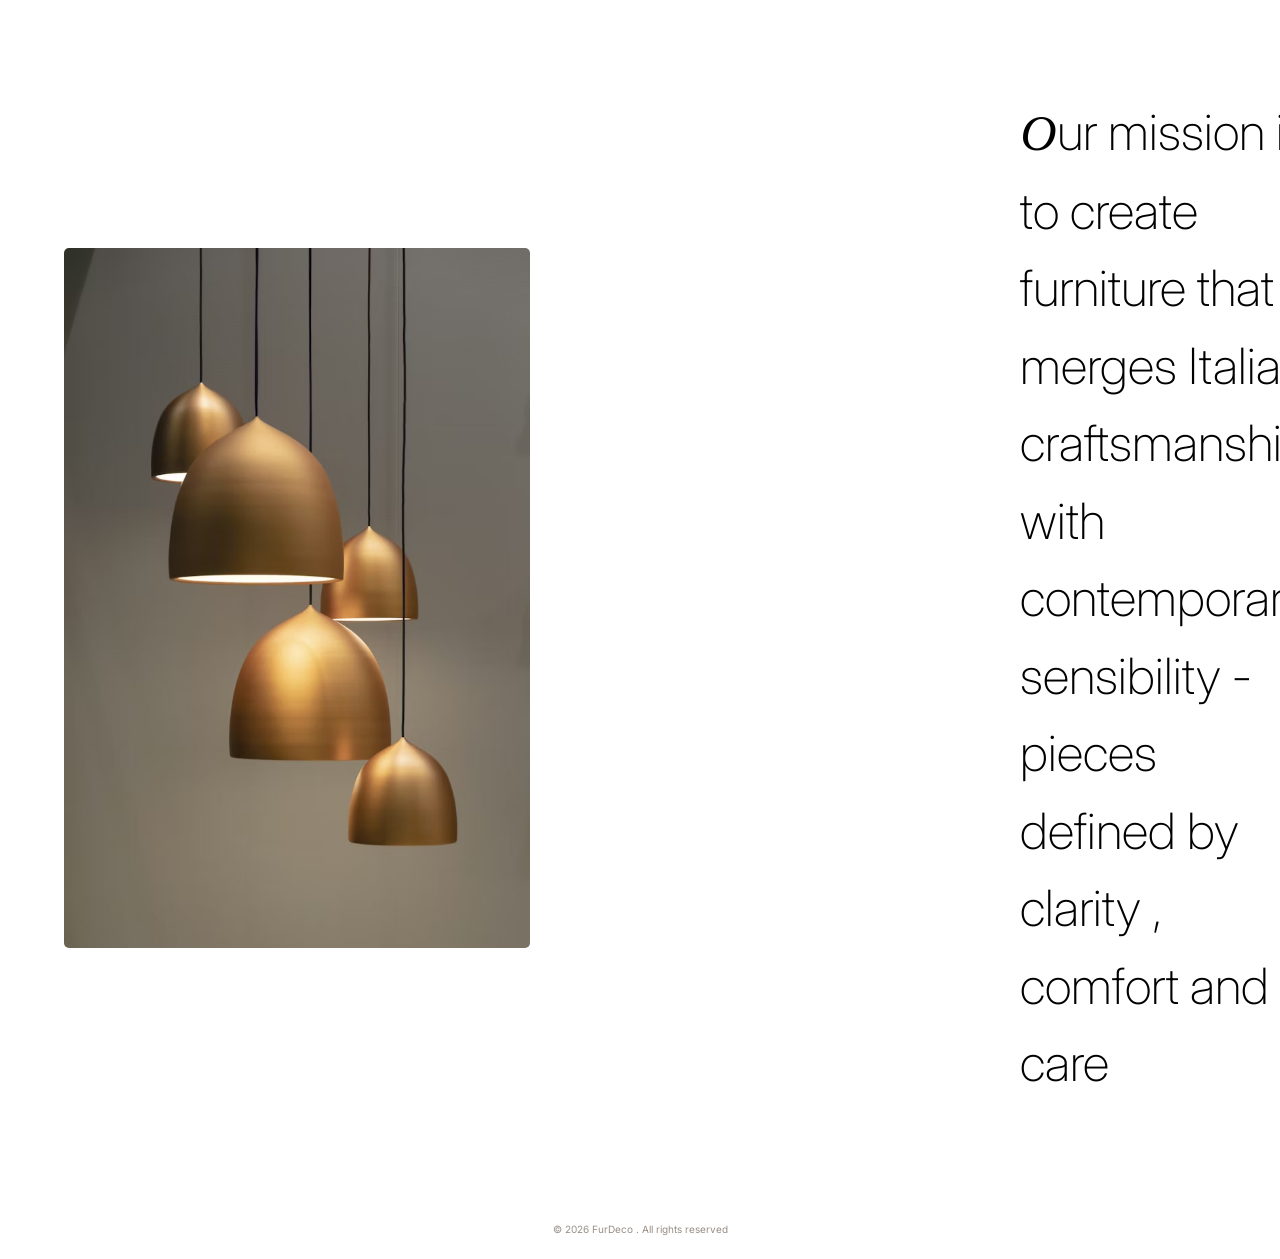
==== commit b1282a72: "Fix copyright text typo in multiple HTML files" ====
--- a/about-us.html
+++ b/about-us.html
@@ -76,7 +76,7 @@
         defined by clarity , comfort and care
       </p>
     </div>
-    <p class="copyright-tag">© 2026 FurDeco . All right reserved</p>
+    <p class="copyright-tag">© 2026 FurDeco . All rights reserved</p>
     <script src="./js/app.js" defer></script>
   </body>
 </html>
